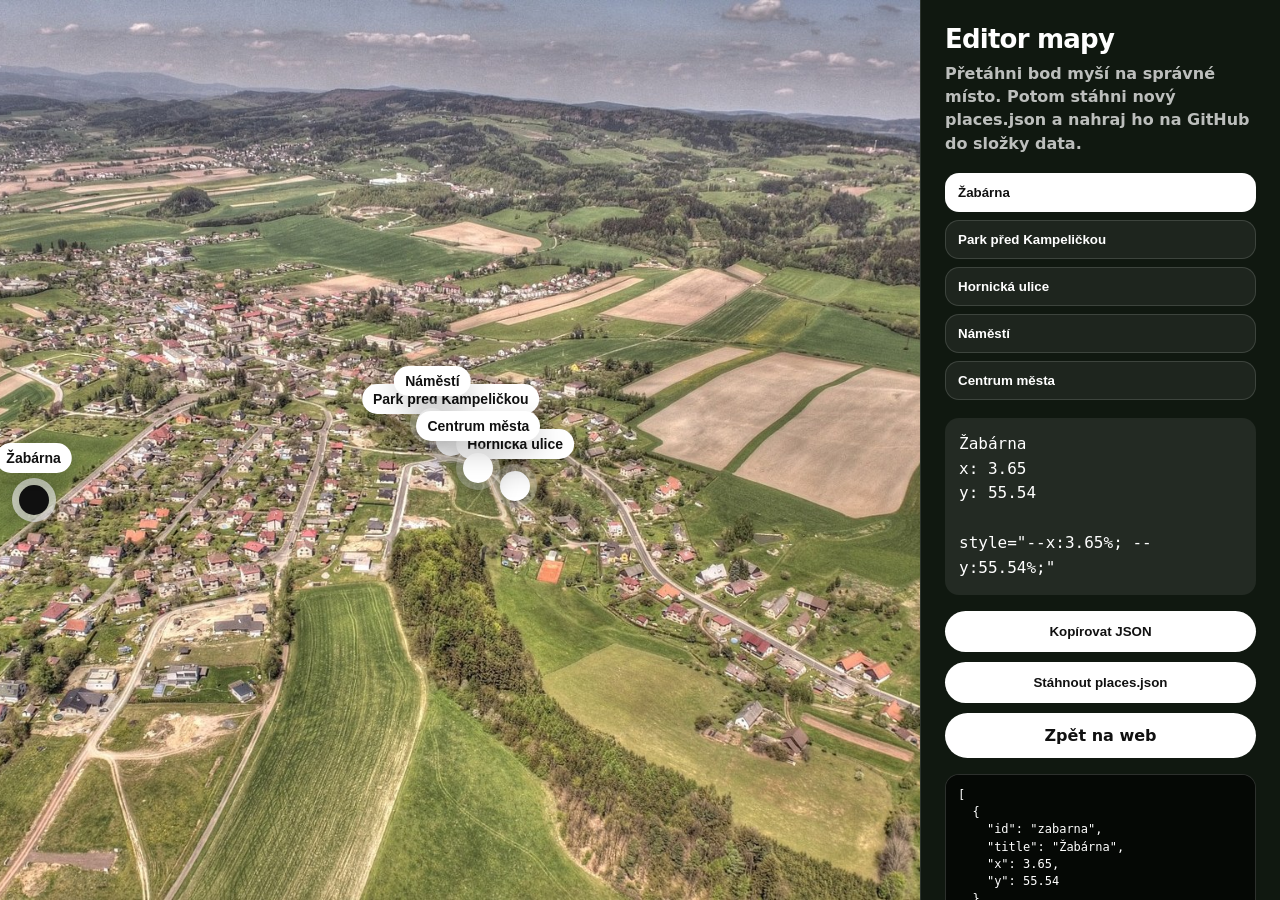
==== editor.html @ 98ffa602 "Add files via upload" ====
<!doctype html>
<html lang="cs">
<head>
  <meta charset="utf-8" />
  <meta name="viewport" content="width=device-width, initial-scale=1" />
  <title>Editor mapy | Vize Rtyně</title>
  <link rel="stylesheet" href="style.css" />
  <style>
    body{background:#111;color:#fff;overflow:hidden}
    .editor-app{height:100svh;display:grid;grid-template-columns:minmax(0,1fr) 360px}
    .editor-map{position:relative;overflow:hidden;background:#111;cursor:crosshair}
    .editor-map img{position:absolute;inset:0;width:100%;height:100%;object-fit:cover;user-select:none;pointer-events:none}
    .editor-point{position:absolute;left:var(--x);top:var(--y);width:30px;height:30px;border:0;border-radius:999px;background:#fff;box-shadow:0 10px 28px rgba(0,0,0,.32),0 0 0 7px rgba(255,255,255,.28);transform:translate(-50%,-50%);cursor:grab;z-index:3}
    .editor-point:hover,.editor-point.active{background:#111;box-shadow:0 10px 28px rgba(0,0,0,.32),0 0 0 7px rgba(255,255,255,.65)}
    .editor-point:active{cursor:grabbing}
    .editor-label{position:absolute;left:50%;bottom:calc(100% + 12px);transform:translateX(-50%);background:#fff;color:#111;padding:7px 11px;border-radius:999px;font-size:14px;font-weight:850;white-space:nowrap;box-shadow:0 10px 28px rgba(0,0,0,.22)}
    .editor-panel{padding:24px;background:#101810;border-left:1px solid rgba(255,255,255,.12);overflow:auto}
    .editor-panel h1{margin:0 0 8px;font-size:26px;letter-spacing:-.03em}
    .editor-panel p{margin:0 0 18px;color:rgba(255,255,255,.72);line-height:1.45;font-weight:650}
    .editor-list{display:grid;gap:8px;margin:18px 0}
    .editor-place{border:1px solid rgba(255,255,255,.14);background:rgba(255,255,255,.06);color:#fff;border-radius:14px;padding:11px 12px;text-align:left;font-weight:800;cursor:pointer}
    .editor-place.active{background:#fff;color:#111}
    .editor-coords{padding:14px;border-radius:14px;background:rgba(255,255,255,.08);font-family:ui-monospace,SFMono-Regular,Menlo,monospace;line-height:1.55;margin:16px 0;white-space:pre-wrap}
    .editor-actions{display:grid;gap:10px;margin-top:14px}
    .editor-actions button,.editor-actions a{border:0;border-radius:999px;padding:13px 16px;font-weight:900;cursor:pointer;text-align:center;background:#fff;color:#111;text-decoration:none}
    .editor-actions button.secondary{background:rgba(255,255,255,.12);color:#fff}
    .editor-output{width:100%;min-height:220px;margin-top:16px;border:1px solid rgba(255,255,255,.16);border-radius:14px;padding:12px;background:#050805;color:#fff;font-family:ui-monospace,SFMono-Regular,Menlo,monospace;font-size:12px;line-height:1.45;resize:vertical}
    .editor-help{font-size:13px;color:rgba(255,255,255,.62);margin-top:18px}
    @media(max-width:900px){.editor-app{grid-template-columns:1fr;grid-template-rows:60svh 40svh}.editor-panel{border-left:0;border-top:1px solid rgba(255,255,255,.12)}}
  </style>
</head>
<body>
  <main class="editor-app">
    <section class="editor-map" id="editorMap" aria-label="Editor pozic na mapě">
      <img src="assets/rtyne-letecky.jpg" alt="Letecký pohled na Rtyni" />
      <div id="editorPoints"></div>
    </section>

    <aside class="editor-panel">
      <h1>Editor mapy</h1>
      <p>Přetáhni bod myší na správné místo. Potom stáhni nový <strong>places.json</strong> a nahraj ho na GitHub do složky <strong>data</strong>.</p>
      <div class="editor-list" id="editorList"></div>
      <div class="editor-coords" id="editorCoords">Vyber bod.</div>
      <div class="editor-actions">
        <button type="button" id="copyJson">Kopírovat JSON</button>
        <button type="button" id="downloadJson">Stáhnout places.json</button>
        <a href="index.html">Zpět na web</a>
      </div>
      <textarea class="editor-output" id="editorOutput" spellcheck="false"></textarea>
      <div class="editor-help">Poznámka: editor nic neukládá na web automaticky. Změny se projeví až po nahrání exportovaného souboru <strong>data/places.json</strong> do GitHubu.</div>
    </aside>
  </main>

  <script>
    (function () {
      const map = document.getElementById('editorMap');
      const pointsEl = document.getElementById('editorPoints');
      const listEl = document.getElementById('editorList');
      const coordsEl = document.getElementById('editorCoords');
      const outputEl = document.getElementById('editorOutput');
      const copyBtn = document.getElementById('copyJson');
      const downloadBtn = document.getElementById('downloadJson');

      let places = [];
      let activeId = null;
      let draggingId = null;

      function clamp(value, min, max) {
        return Math.max(min, Math.min(max, value));
      }

      function format(value) {
        return Number(value).toFixed(2);
      }

      function setActive(id) {
        activeId = id;
        document.querySelectorAll('.editor-point').forEach((point) => point.classList.toggle('active', point.dataset.id === id));
        document.querySelectorAll('.editor-place').forEach((button) => button.classList.toggle('active', button.dataset.id === id));
        updateOutput();
      }

      function updateOutput() {
        const active = places.find((place) => place.id === activeId) || places[0];
        if (active) {
          coordsEl.textContent = `${active.title}\nx: ${format(active.x)}\ny: ${format(active.y)}\n\nstyle="--x:${format(active.x)}%; --y:${format(active.y)}%;"`;
        }
        outputEl.value = JSON.stringify(places.map((place) => ({
          id: place.id,
          title: place.title,
          x: Number(format(place.x)),
          y: Number(format(place.y))
        })), null, 2);
      }

      function movePlace(id, clientX, clientY) {
        const rect = map.getBoundingClientRect();
        const x = clamp(((clientX - rect.left) / rect.width) * 100, 0, 100);
        const y = clamp(((clientY - rect.top) / rect.height) * 100, 0, 100);
        const place = places.find((item) => item.id === id);
        if (!place) return;
        place.x = Number(format(x));
        place.y = Number(format(y));
        const point = document.querySelector(`.editor-point[data-id="${CSS.escape(id)}"]`);
        if (point) {
          point.style.setProperty('--x', `${place.x}%`);
          point.style.setProperty('--y', `${place.y}%`);
        }
        updateOutput();
      }

      function render() {
        pointsEl.innerHTML = '';
        listEl.innerHTML = '';

        places.forEach((place) => {
          const point = document.createElement('button');
          point.className = 'editor-point';
          point.type = 'button';
          point.dataset.id = place.id;
          point.style.setProperty('--x', `${place.x}%`);
          point.style.setProperty('--y', `${place.y}%`);
          point.setAttribute('aria-label', place.title);

          const label = document.createElement('span');
          label.className = 'editor-label';
          label.textContent = place.title;
          point.appendChild(label);

          point.addEventListener('pointerdown', (event) => {
            event.preventDefault();
            draggingId = place.id;
            point.setPointerCapture(event.pointerId);
            setActive(place.id);
            movePlace(place.id, event.clientX, event.clientY);
          });

          point.addEventListener('pointermove', (event) => {
            if (draggingId !== place.id) return;
            movePlace(place.id, event.clientX, event.clientY);
          });

          point.addEventListener('pointerup', () => {
            draggingId = null;
          });

          pointsEl.appendChild(point);

          const item = document.createElement('button');
          item.className = 'editor-place';
          item.type = 'button';
          item.dataset.id = place.id;
          item.textContent = place.title;
          item.addEventListener('click', () => setActive(place.id));
          listEl.appendChild(item);
        });

        setActive(places[0]?.id || null);
      }

      map.addEventListener('click', (event) => {
        if (!activeId || event.target.closest('.editor-point')) return;
        movePlace(activeId, event.clientX, event.clientY);
      });

      copyBtn.addEventListener('click', async () => {
        try {
          await navigator.clipboard.writeText(outputEl.value);
          copyBtn.textContent = 'Zkopírováno';
          setTimeout(() => copyBtn.textContent = 'Kopírovat JSON', 1200);
        } catch {
          outputEl.select();
        }
      });

      downloadBtn.addEventListener('click', () => {
        const blob = new Blob([outputEl.value + '\n'], { type: 'application/json' });
        const url = URL.createObjectURL(blob);
        const link = document.createElement('a');
        link.href = url;
        link.download = 'places.json';
        document.body.appendChild(link);
        link.click();
        link.remove();
        URL.revokeObjectURL(url);
      });

      fetch('data/places.json')
        .then((response) => response.json())
        .then((data) => {
          places = data;
          render();
        });
    })();
  </script>
</body>
</html>
---- style.css ----
:root{
  --green:#2f8d4e;
  --black:#08110c;
  --white:#fff;
  --glass-light:rgba(255,255,255,.9);
  --shadow:0 20px 60px rgba(0,0,0,.28);
}
*{box-sizing:border-box}
html{scroll-behavior:smooth}
body{
  margin:0;
  font-family:Inter, ui-sans-serif, system-ui, -apple-system, BlinkMacSystemFont, "Segoe UI", sans-serif;
  color:var(--white);
  background:#0b120e;
  overflow-x:hidden;
}
a{color:inherit;text-decoration:none}
.page{min-height:100svh}

.topbar{
  position:fixed;
  z-index:50;
  top:18px;
  left:22px;
  right:22px;
  display:grid;
  grid-template-columns:1fr auto 1fr;
  align-items:center;
  gap:18px;
  pointer-events:none;
}
.brand,.nav{pointer-events:auto}
.brand{
  display:flex;
  align-items:center;
  gap:12px;
  font-weight:900;
  letter-spacing:.02em;
  font-size:clamp(20px,2vw,34px);
  text-shadow:0 3px 18px rgba(0,0,0,.35);
}
.brand-mark{
  width:44px;height:44px;border-radius:12px;
  display:grid;place-items:center;
  background:var(--glass-light);
  color:var(--green);
  box-shadow:0 8px 24px rgba(0,0,0,.22);
}
.nav{
  display:flex;
  gap:4px;
  padding:6px;
  border-radius:999px;
  background:rgba(0,0,0,.70);
  box-shadow:0 12px 34px rgba(0,0,0,.25);
  backdrop-filter:blur(12px);
}
.nav a,.dropdown-toggle{
  display:block;
  padding:12px 24px;
  border-radius:999px;
  font-weight:800;
  font-size:18px;
  line-height:1;
}
.nav a.active{background:var(--green)}
.dropdown{position:relative}
.dropdown-toggle{
  border:0;
  color:#fff;
  background:transparent;
  font-family:inherit;
  cursor:pointer;
}
.dropdown-menu{
  position:absolute;
  top:calc(100% + 10px);
  left:50%;
  min-width:260px;
  transform:translateX(-50%) translateY(8px);
  opacity:0;
  visibility:hidden;
  overflow:hidden;
  border-radius:18px;
  background:rgba(255,255,255,.96);
  color:#111;
  box-shadow:0 20px 50px rgba(0,0,0,.25);
  backdrop-filter:blur(12px);
  transition:opacity .18s ease, transform .18s ease, visibility .18s ease;
}
.dropdown:hover .dropdown-menu,
.dropdown:focus-within .dropdown-menu{
  opacity:1;
  visibility:visible;
  transform:translateX(-50%) translateY(0);
}
.dropdown-menu a{
  padding:14px 18px;
  border-radius:0;
  color:#111;
  font-size:15px;
  font-weight:800;
  line-height:1.25;
}
.dropdown-menu a:hover{background:#f2f2f2}

.city-map{
  position:relative;
  width:100vw;
  height:100svh;
  overflow:hidden;
  isolation:isolate;
  background:#111;
}
.city-map::after{
  content:"";
  position:absolute;
  inset:0;
  z-index:1;
  pointer-events:none;
  background:linear-gradient(to bottom, rgba(0,0,0,.18), rgba(0,0,0,.02) 35%, rgba(0,0,0,.18));
}
.city-map-img{
  position:absolute;
  inset:0;
  width:100%;
  height:100%;
  object-fit:cover;
  object-position:center center;
  user-select:none;
  pointer-events:none;
}
.city-title{
  position:absolute;
  z-index:4;
  top:112px;
  left:50%;
  transform:translateX(-50%);
  width:min(92vw,760px);
  text-align:center;
  text-shadow:0 3px 18px rgba(0,0,0,.45);
  pointer-events:none;
}
.city-title h1{
  margin:0;
  font-size:clamp(48px,7vw,104px);
  line-height:.92;
  letter-spacing:-.055em;
}
.city-title p{
  margin:16px 0 0;
  font-size:clamp(16px,1.7vw,24px);
  font-weight:750;
}
.city-points{
  position:absolute;
  inset:0;
  z-index:5;
}
.city-hotspot{
  position:absolute;
  left:var(--x);
  top:var(--y);
  width:28px;
  height:28px;
  border-radius:999px;
  background:#fff;
  box-shadow:0 10px 28px rgba(0,0,0,.26), 0 0 0 6px rgba(255,255,255,.28);
  transform:translate(-50%,-50%) scale(1);
  transition:transform .2s ease, background .18s ease;
}
.city-hotspot::after{
  content:"";
  position:absolute;
  inset:-10px;
  border-radius:999px;
  border:2px solid rgba(255,255,255,.55);
  animation:pulse 1.8s ease-out infinite;
}
.city-hotspot:hover{
  background:#111;
  transform:translate(-50%,-50%) scale(1.12);
}
.city-tooltip{
  position:absolute;
  left:50%;
  bottom:calc(100% + 14px);
  transform:translateX(-50%) translateY(4px);
  padding:8px 13px;
  border-radius:999px;
  background:rgba(255,255,255,.96);
  color:#111;
  font-size:15px;
  font-weight:900;
  white-space:nowrap;
  opacity:0;
  pointer-events:none;
  box-shadow:0 10px 28px rgba(0,0,0,.22);
  transition:opacity .18s ease, transform .18s ease;
}
.city-hotspot:hover .city-tooltip{
  opacity:1;
  transform:translateX(-50%) translateY(0);
}

.compare{
  position:relative;
  width:100vw;
  height:100svh;
  overflow:hidden;
  isolation:isolate;
  background:#111;
}
.compare-img{
  position:absolute;
  inset:0;
  width:100%;
  height:100%;
  object-fit:cover;
  object-position:center center;
  user-select:none;
  pointer-events:none;
}
.compare-before{
  position:absolute;
  inset:0;
  width:50%;
  overflow:hidden;
  z-index:2;
}
.compare-before .compare-img{
  width:100vw;
  max-width:none;
}
.compare-range{
  position:absolute;
  inset:0;
  z-index:25;
  width:100%;
  height:100%;
  opacity:0;
  cursor:ew-resize;
}
.compare-line{
  position:absolute;
  z-index:22;
  top:0;
  bottom:0;
  left:50%;
  width:3px;
  transform:translateX(-50%);
  background:rgba(255,255,255,.95);
  box-shadow:0 0 16px rgba(0,0,0,.18);
  pointer-events:none;
}
.handle{
  position:absolute;
  top:50%;left:50%;
  transform:translate(-50%,-50%);
  width:58px;height:58px;
  display:grid;place-items:center;
  border-radius:999px;
  background:#fff;
  color:#101810;
  font-size:28px;
  font-weight:900;
  box-shadow:0 16px 42px rgba(0,0,0,.28);
}
.title-card{
  position:absolute;
  z-index:18;
  top:96px;
  left:50%;
  width:min(92vw,1100px);
  transform:translateX(-50%);
  text-align:center;
  pointer-events:none;
  text-shadow:0 3px 18px rgba(0,0,0,.45);
}
.title-card h1{
  margin:0;
  font-size:clamp(44px,7vw,112px);
  line-height:.9;
  letter-spacing:-.055em;
}
.labels{
  position:absolute;
  z-index:18;
  left:22px;
  right:22px;
  bottom:22px;
  display:flex;
  justify-content:space-between;
  pointer-events:none;
}
.labels span{
  padding:10px 16px;
  border-radius:999px;
  background:rgba(0,0,0,.72);
  backdrop-filter:blur(8px);
  font-weight:900;
  box-shadow:0 12px 34px rgba(0,0,0,.22);
}

.hotspots{
  position:absolute;
  inset:0;
  z-index:30;
  pointer-events:none;
}
.hotspot{
  position:absolute;
  width:22px;
  height:22px;
  min-width:22px;
  padding:0;
  border:0;
  border-radius:999px;
  background:#fff;
  color:transparent;
  font-size:0;
  line-height:1;
  transform:translate(-50%,-50%) scale(.92);
  box-shadow:0 10px 28px rgba(0,0,0,.26), 0 0 0 5px rgba(255,255,255,.28);
  cursor:pointer;
  opacity:0;
  pointer-events:none;
  transition:opacity .28s ease, transform .20s ease, background .18s ease;
}
.hotspot-dot{
  display:block;
  width:100%;
  height:100%;
  border-radius:999px;
  background:transparent;
}
.hotspot-tooltip{
  position:absolute;
  left:50%;
  bottom:calc(100% + 12px);
  transform:translateX(-50%) translateY(4px);
  padding:7px 12px;
  border-radius:999px;
  background:rgba(255,255,255,.96);
  color:#111;
  font-size:14px;
  font-weight:850;
  white-space:nowrap;
  opacity:0;
  pointer-events:none;
  box-shadow:0 10px 28px rgba(0,0,0,.22);
  transition:opacity .18s ease, transform .18s ease;
}
.hotspots.visible .hotspot.future-visible{
  opacity:1;
  pointer-events:auto;
  transform:translate(-50%,-50%) scale(1);
}
.hotspots.visible .hotspot.future-visible::after{
  content:"";
  position:absolute;
  inset:-8px;
  border-radius:999px;
  border:2px solid rgba(255,255,255,.55);
  animation:pulse 1.8s ease-out infinite;
}
.hotspot:hover,
.hotspot.active{
  transform:translate(-50%,-50%) scale(1.12) !important;
  background:#111;
}
.hotspot:hover .hotspot-tooltip,
.hotspot.active .hotspot-tooltip{
  opacity:1;
  transform:translateX(-50%) translateY(0);
}
@keyframes pulse{
  from{opacity:.55;transform:scale(.82)}
  to{opacity:0;transform:scale(1.35)}
}
.info-card{
  position:absolute;
  z-index:40;
  width:min(360px, calc(100vw - 32px));
  overflow:hidden;
  border-radius:24px;
  background:rgba(255,255,255,.95);
  color:#101810;
  box-shadow:var(--shadow);
  border:1px solid rgba(255,255,255,.65);
  backdrop-filter:blur(10px);
}
.info-card[hidden]{display:none}
.info-card img{
  width:100%;
  height:210px;
  object-fit:cover;
  display:block;
}
.card-body{padding:16px 18px 20px}
.card-body h2{margin:0 0 8px;font-size:24px;line-height:1.1}
.card-body p{margin:0;color:#334036;line-height:1.45;font-weight:600}
.card-close{
  position:absolute;
  top:10px;right:10px;
  width:36px;height:36px;
  border:0;border-radius:999px;
  background:rgba(0,0,0,.72);
  color:white;
  font-size:24px;
  cursor:pointer;
}

@media (max-width:900px){
  .topbar{grid-template-columns:auto 1fr;top:12px;left:12px;right:12px}
  .brand span:last-child{font-size:22px}
  .brand-mark{width:38px;height:38px}
  .nav{justify-self:end}
  .nav a,.dropdown-toggle{padding:10px 14px;font-size:15px}
  .dropdown-menu{left:auto;right:0;transform:translateY(8px);min-width:230px}
  .dropdown:hover .dropdown-menu,.dropdown:focus-within .dropdown-menu{transform:translateY(0)}
  .city-title{top:94px}
  .city-title h1{font-size:clamp(44px,13vw,78px)}
  .city-title p{font-size:16px}
  .title-card{top:94px;width:min(92vw,720px)}
  .title-card h1{font-size:clamp(44px,14vw,84px)}
  .info-card img{height:180px}
}
@media (max-width:560px){
  .city-title{top:86px}
  .city-title h1{font-size:50px}
  .city-title p{display:none}
  .city-hotspot{width:24px;height:24px}
  .title-card{top:86px}
  .title-card h1{font-size:46px}
  .hotspot{width:20px;height:20px;min-width:20px}
  .handle{width:50px;height:50px;font-size:24px}
  .labels{display:none}
}
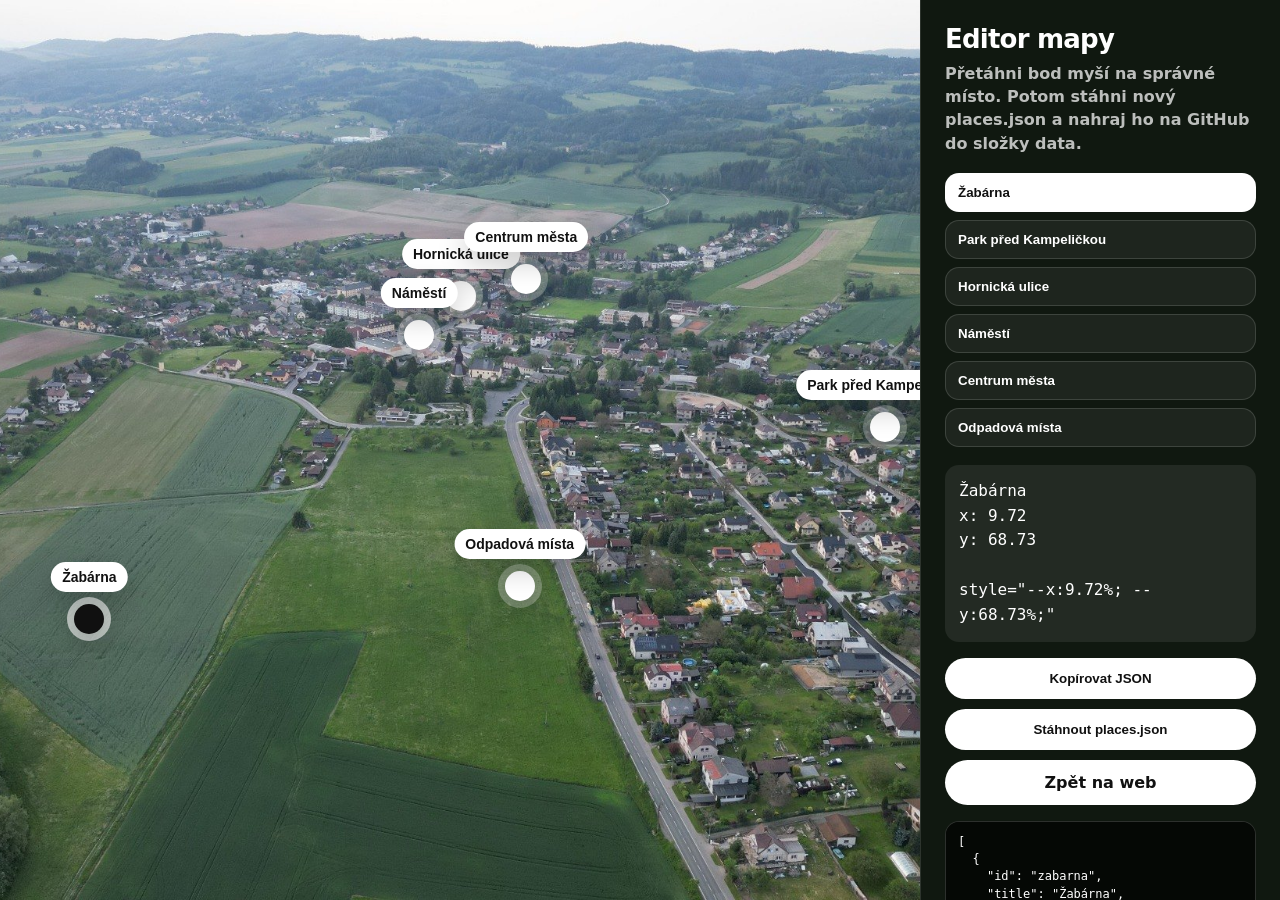
==== commit 431c604f: "Add files via upload" ====
--- a/editor.html
+++ b/editor.html
@@ -32,7 +32,7 @@
 <body>
   <main class="editor-app">
     <section class="editor-map" id="editorMap" aria-label="Editor pozic na mapě">
-      <img src="assets/rtyne-letecky.jpg" alt="Letecký pohled na Rtyni" />
+      <img src="images/mapa/rtyne-letecky.jpg" alt="Letecký pohled na Rtyni" />
       <div id="editorPoints"></div>
     </section>
 
--- a/style.css
+++ b/style.css
@@ -24,12 +24,14 @@
   left:22px;
   right:22px;
   display:grid;
-  grid-template-columns:1fr auto 1fr;
+  grid-template-columns:1fr;
   align-items:center;
   gap:18px;
   pointer-events:none;
 }
-.brand,.nav{pointer-events:auto}
+.nav{
+  justify-self:center;
+pointer-events:auto}
 .brand{
   display:flex;
   align-items:center;
@@ -437,3 +439,616 @@
   .handle{width:50px;height:50px;font-size:24px}
   .labels{display:none}
 }
+
+/* Mobilní zobrazení: fotografie/vizualizace vždy přes celou šířku bez ořezu stran */
+@media (max-width: 700px){
+  body{
+    background:#0b120e;
+  }
+
+  .page{
+    min-height:0;
+  }
+
+  .topbar{
+    top:10px;
+    left:10px;
+    right:10px;
+    display:flex;
+    justify-content:space-between;
+    align-items:center;
+    gap:8px;
+  }
+
+  .brand{
+    min-width:0;
+    gap:8px;
+    font-size:18px;
+    white-space:nowrap;
+  }
+
+  .brand-mark{
+    width:38px;
+    height:38px;
+    border-radius:10px;
+    flex:0 0 auto;
+  }
+
+  .brand span:last-child{
+    font-size:18px;
+    line-height:1;
+    max-width:132px;
+    overflow:hidden;
+    text-overflow:ellipsis;
+  }
+
+  .nav{
+    flex:0 0 auto;
+    padding:5px;
+    gap:2px;
+  }
+
+  .nav a,
+  .dropdown-toggle{
+    padding:10px 13px;
+    font-size:15px;
+  }
+
+  .dropdown-menu{
+    right:0;
+    left:auto;
+    min-width:220px;
+    transform:translateY(8px);
+  }
+
+  .dropdown:hover .dropdown-menu,
+  .dropdown:focus-within .dropdown-menu{
+    transform:translateY(0);
+  }
+
+  .city-map,
+  .compare{
+    width:100vw;
+    height:auto;
+    min-height:0;
+    aspect-ratio:16 / 9;
+    overflow:hidden;
+    background:#111;
+  }
+
+  .city-map-img,
+  .compare-img{
+    width:100%;
+    height:100%;
+    object-fit:cover;
+    object-position:center center;
+  }
+
+  .compare-before .compare-img{
+    width:100vw;
+    height:100%;
+    max-width:none;
+  }
+
+  .city-map::after{
+    background:linear-gradient(to bottom, rgba(0,0,0,.14), rgba(0,0,0,0) 50%, rgba(0,0,0,.08));
+  }
+
+  .city-title{
+    top:68px;
+    width:92vw;
+  }
+
+  .city-title h1{
+    font-size:34px;
+    letter-spacing:-.035em;
+    line-height:1;
+  }
+
+  .city-title p{
+    display:none;
+  }
+
+  .title-card{
+    top:62px;
+    width:92vw;
+    text-shadow:0 2px 12px rgba(0,0,0,.45);
+  }
+
+  .title-card h1{
+    font-size:34px;
+    line-height:1;
+    letter-spacing:-.035em;
+  }
+
+  .handle{
+    width:44px;
+    height:44px;
+    font-size:22px;
+  }
+
+  .compare-line{
+    width:2px;
+  }
+
+  .labels{
+    display:none;
+  }
+
+  .city-hotspot{
+    width:22px;
+    height:22px;
+  }
+
+  .hotspot{
+    width:24px;
+    height:24px;
+    min-width:24px;
+  }
+
+  .hotspot-tooltip{
+    font-size:13px;
+    padding:6px 10px;
+    bottom:calc(100% + 10px);
+  }
+
+  .info-card{
+    position:fixed !important;
+    left:12px !important;
+    right:12px !important;
+    bottom:12px !important;
+    top:auto !important;
+    width:auto;
+    max-height:70svh;
+    border-radius:20px;
+  }
+
+  .info-card img{
+    height:180px;
+  }
+}
+
+@media (max-width: 390px){
+  .brand span:last-child{
+    display:none;
+  }
+
+  .city-title,
+  .title-card{
+    top:58px;
+  }
+
+  .city-title h1,
+  .title-card h1{
+    font-size:30px;
+  }
+
+  .nav a,
+  .dropdown-toggle{
+    padding:9px 12px;
+    font-size:14px;
+  }
+}
+
+/* =========================================================
+   Mobilní verze v25: každá mapa/fotka je karta přes šířku
+   - desktop zůstává fullscreen
+   - mobil nepoužívá 100vh u fotografií
+   - poměr fotek je 16:9, nic se neořezává po stranách
+   ========================================================= */
+@media (max-width: 820px){
+  html, body{
+    width:100%;
+    overflow-x:hidden;
+    background:#0b120e;
+  }
+
+  body{
+    padding:0;
+  }
+
+  .page{
+    min-height:0 !important;
+  }
+
+  .topbar{
+    position:sticky !important;
+    top:0 !important;
+    left:0 !important;
+    right:0 !important;
+    z-index:100;
+    display:flex !important;
+    justify-content:space-between;
+    align-items:center;
+    gap:10px;
+    padding:10px 12px;
+    background:rgba(8,17,12,.94);
+    backdrop-filter:blur(14px);
+    pointer-events:auto;
+  }
+
+  .brand{
+    gap:9px;
+    min-width:0;
+    flex:1 1 auto;
+    font-size:18px !important;
+    line-height:1;
+    text-shadow:none;
+  }
+
+  .brand-mark{
+    width:38px !important;
+    height:38px !important;
+    border-radius:10px;
+    flex:0 0 auto;
+  }
+
+  .brand span:last-child{
+    font-size:20px !important;
+    line-height:1.05;
+    white-space:normal;
+    max-width:118px;
+  }
+
+  .nav{
+    flex:0 0 auto;
+    gap:2px;
+    padding:5px;
+    border-radius:999px;
+    background:rgba(0,0,0,.72);
+  }
+
+  .nav a,
+  .dropdown-toggle{
+    padding:11px 14px !important;
+    font-size:15px !important;
+    line-height:1;
+  }
+
+  .dropdown-menu{
+    left:auto !important;
+    right:0 !important;
+    min-width:230px;
+    transform:translateY(8px) !important;
+  }
+
+  .dropdown:hover .dropdown-menu,
+  .dropdown:focus-within .dropdown-menu{
+    transform:translateY(0) !important;
+  }
+
+  .city-map,
+  .compare{
+    position:relative !important;
+    width:100vw !important;
+    height:auto !important;
+    min-height:0 !important;
+    aspect-ratio:16 / 9 !important;
+    overflow:hidden !important;
+    margin:0 0 14px 0;
+    background:#111;
+  }
+
+  .city-map-img,
+  .compare-img{
+    position:absolute !important;
+    inset:0 !important;
+    width:100% !important;
+    height:100% !important;
+    object-fit:cover !important;
+    object-position:center center !important;
+  }
+
+  .compare-before{
+    position:absolute !important;
+    inset:0 !important;
+    height:100% !important;
+    width:50%;
+    overflow:hidden !important;
+  }
+
+  .compare-before .compare-img{
+    width:100vw !important;
+    height:100% !important;
+    max-width:none !important;
+  }
+
+  .compare-range{
+    position:absolute !important;
+    inset:0 !important;
+    width:100% !important;
+    height:100% !important;
+  }
+
+  .compare-line{
+    top:0 !important;
+    bottom:0 !important;
+    height:auto !important;
+    width:2px;
+  }
+
+  .handle{
+    width:42px !important;
+    height:42px !important;
+    font-size:20px !important;
+  }
+
+  .city-title{
+    top:18px !important;
+    width:90vw;
+    text-shadow:0 2px 12px rgba(0,0,0,.45);
+  }
+
+  .city-title h1{
+    font-size:30px !important;
+    line-height:1 !important;
+    letter-spacing:-.035em;
+  }
+
+  .city-title p{
+    display:none !important;
+  }
+
+  .title-card{
+    top:14px !important;
+    width:90vw !important;
+    text-shadow:0 2px 12px rgba(0,0,0,.45);
+  }
+
+  .title-card h1{
+    font-size:clamp(28px, 10vw, 42px) !important;
+    line-height:1 !important;
+    letter-spacing:-.035em;
+  }
+
+  .labels{
+    display:none !important;
+  }
+
+  .city-hotspot{
+    width:18px !important;
+    height:18px !important;
+    box-shadow:0 8px 22px rgba(0,0,0,.26), 0 0 0 5px rgba(255,255,255,.28);
+  }
+
+  .city-hotspot::after{
+    inset:-8px !important;
+  }
+
+  .city-tooltip,
+  .hotspot-tooltip{
+    font-size:12px !important;
+    padding:6px 9px !important;
+  }
+
+  .hotspot{
+    width:24px !important;
+    height:24px !important;
+    min-width:24px !important;
+    box-shadow:0 8px 22px rgba(0,0,0,.26), 0 0 0 5px rgba(255,255,255,.28);
+  }
+
+  .hotspots.visible .hotspot.future-visible::after{
+    inset:-8px !important;
+  }
+
+  .info-card{
+    position:fixed !important;
+    z-index:200 !important;
+    left:12px !important;
+    right:12px !important;
+    bottom:12px !important;
+    top:auto !important;
+    width:auto !important;
+    max-height:72svh;
+    border-radius:20px;
+  }
+
+  .info-card img{
+    height:180px !important;
+  }
+}
+
+@media (max-width: 390px){
+  .brand span:last-child{
+    max-width:92px;
+    font-size:18px !important;
+  }
+
+  .nav a,
+  .dropdown-toggle{
+    padding:10px 12px !important;
+    font-size:14px !important;
+  }
+
+  .title-card h1,
+  .city-title h1{
+    font-size:28px !important;
+  }
+}
+
+
+/* =========================================================
+   v27: oprava mobilního menu
+   - menu je vždy uprostřed
+   - rozbalovací nabídka se na mobilu otevře přes šířku displeje
+   - neujíždí mimo obrazovku
+   ========================================================= */
+.dropdown.open .dropdown-menu{
+  opacity:1;
+  visibility:visible;
+  transform:translateX(-50%) translateY(0);
+}
+
+@media (max-width: 820px){
+  .topbar{
+    position:sticky !important;
+    top:0 !important;
+    left:0 !important;
+    right:0 !important;
+    z-index:300 !important;
+    display:flex !important;
+    justify-content:center !important;
+    align-items:center !important;
+    padding:10px 12px !important;
+    background:rgba(8,17,12,.96) !important;
+    backdrop-filter:blur(14px);
+    pointer-events:auto !important;
+  }
+
+  .nav{
+    margin:0 auto !important;
+    justify-self:center !important;
+    flex:0 0 auto !important;
+    display:flex !important;
+    align-items:center !important;
+    gap:4px !important;
+    padding:6px !important;
+    border-radius:999px !important;
+    background:rgba(0,0,0,.76) !important;
+  }
+
+  .nav a,
+  .dropdown-toggle{
+    padding:12px 22px !important;
+    font-size:18px !important;
+    line-height:1 !important;
+  }
+
+  .dropdown{
+    position:static !important;
+  }
+
+  .dropdown-menu{
+    position:fixed !important;
+    top:72px !important;
+    left:12px !important;
+    right:12px !important;
+    width:auto !important;
+    min-width:0 !important;
+    max-width:none !important;
+    max-height:calc(100svh - 92px) !important;
+    overflow:auto !important;
+    transform:translateY(-8px) !important;
+    border-radius:22px !important;
+    background:rgba(255,255,255,.98) !important;
+    color:#111 !important;
+    box-shadow:0 18px 55px rgba(0,0,0,.28) !important;
+    z-index:400 !important;
+  }
+
+  .dropdown:hover .dropdown-menu,
+  .dropdown:focus-within .dropdown-menu,
+  .dropdown.open .dropdown-menu{
+    opacity:1 !important;
+    visibility:visible !important;
+    transform:translateY(0) !important;
+  }
+
+  .dropdown-menu a{
+    display:block !important;
+    width:100% !important;
+    padding:18px 22px !important;
+    border-radius:0 !important;
+    color:#111 !important;
+    font-size:18px !important;
+    font-weight:850 !important;
+    text-align:left !important;
+  }
+
+  .dropdown-menu a:active,
+  .dropdown-menu a:hover{
+    background:#f2f2f2 !important;
+  }
+}
+
+@media (max-width: 390px){
+  .nav a,
+  .dropdown-toggle{
+    padding:11px 20px !important;
+    font-size:17px !important;
+  }
+}
+
+
+/* Šipka pro místo mimo záběr hlavní mapy – trojúhelník bez kolečka */
+.city-hotspot.arrow-right{
+  width:54px;
+  height:54px;
+  min-width:54px;
+  border:0 !important;
+  border-radius:0 !important;
+  background:transparent !important;
+  box-shadow:none !important;
+  color:transparent !important;
+  display:flex;
+  align-items:center;
+  justify-content:center;
+  text-decoration:none;
+  animation:none;
+}
+
+.city-hotspot.arrow-right::before{
+  content:"";
+  display:block;
+  width:0;
+  height:0;
+  border-top:18px solid transparent;
+  border-bottom:18px solid transparent;
+  border-left:30px solid #fff;
+  filter:drop-shadow(0 8px 16px rgba(0,0,0,.35));
+  animation:pulseTriangle 2s ease-out infinite;
+  transition:border-left-color .18s ease, transform .18s ease;
+}
+
+.city-hotspot.arrow-right::after{
+  display:none !important;
+}
+
+.city-hotspot.arrow-right:hover,
+.city-hotspot.arrow-right:focus-visible{
+  background:transparent !important;
+  transform:translate(-50%,-50%) scale(1.08) !important;
+}
+
+.city-hotspot.arrow-right:hover::before,
+.city-hotspot.arrow-right:focus-visible::before{
+  border-left-color:#111;
+  transform:scale(1.08);
+}
+
+.city-arrow-symbol{
+  display:none !important;
+}
+
+.city-hotspot.arrow-right .city-tooltip{
+  left:auto;
+  right:calc(100% + 12px);
+  bottom:50%;
+  transform:translateY(50%) translateX(4px);
+}
+
+.city-hotspot.arrow-right:hover .city-tooltip,
+.city-hotspot.arrow-right:focus-visible .city-tooltip{
+  opacity:1;
+  transform:translateY(50%) translateX(0);
+}
+
+@keyframes pulseTriangle{
+  0%{filter:drop-shadow(0 8px 16px rgba(0,0,0,.35)) drop-shadow(0 0 0 rgba(255,255,255,.65))}
+  50%{filter:drop-shadow(0 8px 16px rgba(0,0,0,.35)) drop-shadow(0 0 10px rgba(255,255,255,.9))}
+  100%{filter:drop-shadow(0 8px 16px rgba(0,0,0,.35)) drop-shadow(0 0 0 rgba(255,255,255,.65))}
+}
+
+@media (max-width:700px){
+  .city-hotspot.arrow-right{
+    width:44px;
+    height:44px;
+    min-width:44px;
+  }
+  .city-hotspot.arrow-right::before{
+    border-top-width:15px;
+    border-bottom-width:15px;
+    border-left-width:25px;
+  }
+}
